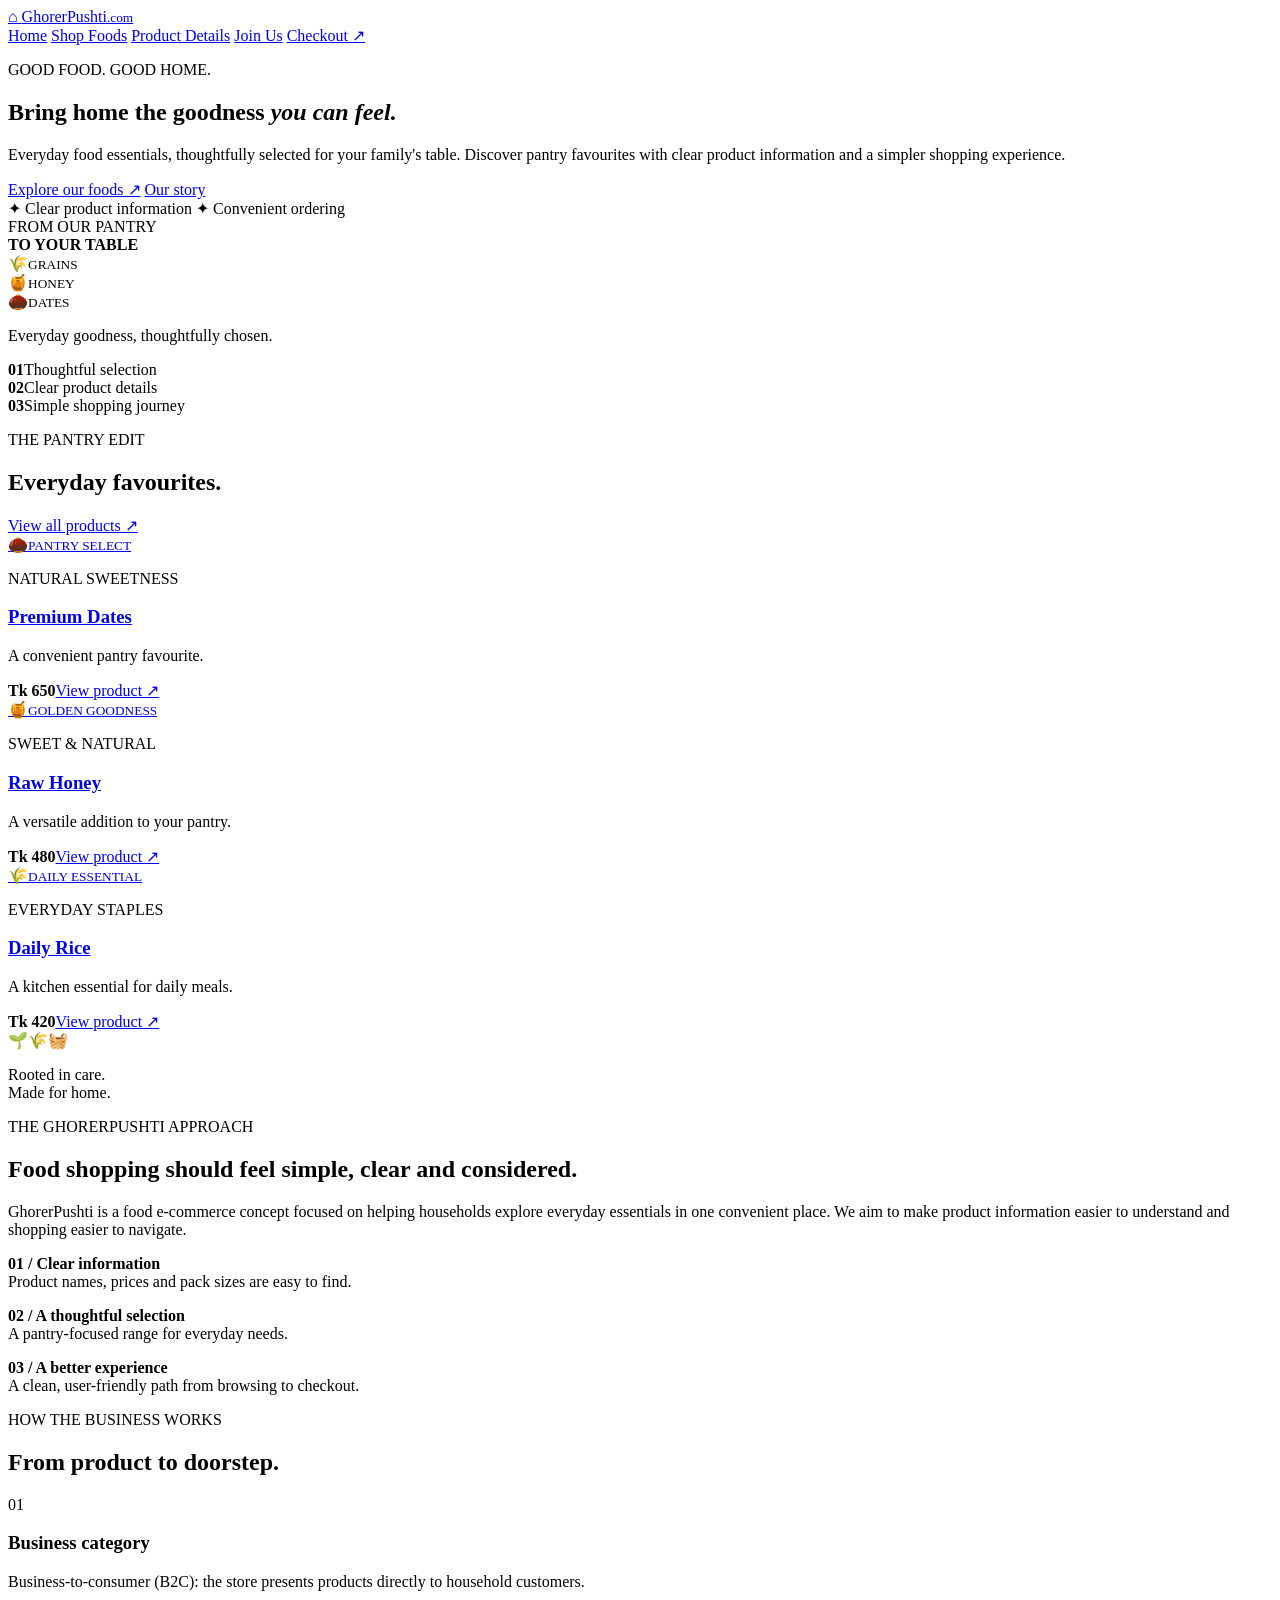
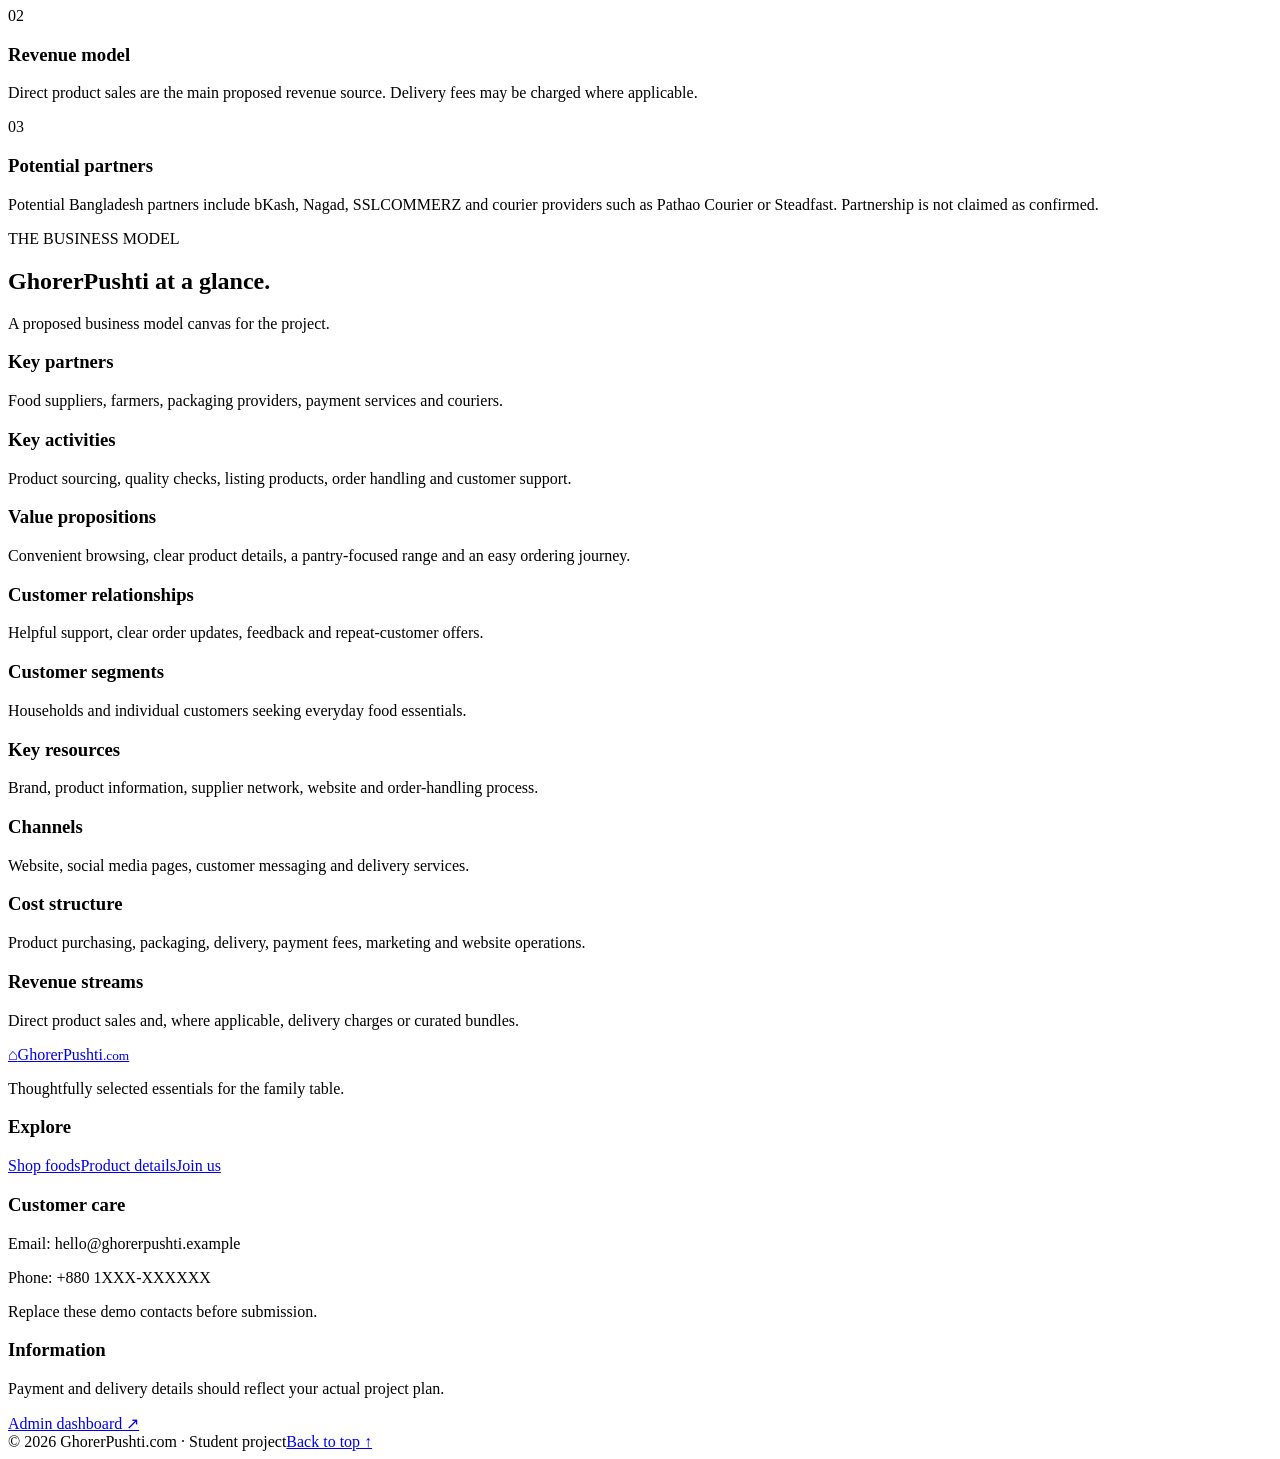
==== index.html @ 887978bf "first upload" ====
<!DOCTYPE html>
<html lang="en">
<head>
  <!-- Replace with your group name, member names and IDs -->
  <meta charset="UTF-8">
  <meta name="viewport" content="width=device-width, initial-scale=1.0">
  <meta name="description" content="GhorerPushti — thoughtfully selected food and pantry essentials for every home.">
  <title>Home | GhorerPushti</title>
  <link rel="stylesheet" href="css/style.css">
</head>
<body id="top">

<header class="site-header">
  <a class="brand" href="index.html">
    <span class="brand-icon" aria-hidden="true">⌂</span>
    <span>Ghorer<span class="brand-accent">Pushti</span><small>.com</small></span>
  </a>
  <nav class="main-nav" aria-label="Main navigation">
    <a class="active" aria-current="page" href="index.html">Home</a>
    <a href="catalog.html">Shop Foods</a>
    <a href="product-details.html">Product Details</a>
    <a href="register.html">Join Us</a>
    <a class="nav-cart" href="checkout.html">Checkout ↗</a>
  </nav>
</header>

<main>
  <section class="hero container">
    <div class="hero-copy">
      <p class="eyebrow">GOOD FOOD. GOOD HOME.</p>
      <h1>Bring home the goodness <em>you can feel.</em></h1>
      <p class="hero-text">
        Everyday food essentials, thoughtfully selected for your family's
        table. Discover pantry favourites with clear product information
        and a simpler shopping experience.
      </p>
      <div class="button-row">
        <a class="btn btn-primary" href="catalog.html">Explore our foods ↗</a>
        <a class="btn btn-outline" href="#our-story">Our story</a>
      </div>
      <div class="hero-trust">
        <span>✦ Clear product information</span>
        <span>✦ Convenient ordering</span>
      </div>
    </div>

    <div class="hero-art" role="img" aria-label="Illustration of natural food staples">
      <span class="art-sun"></span>
      <div class="art-label">FROM OUR PANTRY<br><strong>TO YOUR TABLE</strong></div>
      <div class="food-bowl bowl-one"><span>🌾</span><small>GRAINS</small></div>
      <div class="food-bowl bowl-two"><span>🍯</span><small>HONEY</small></div>
      <div class="food-bowl bowl-three"><span>🌰</span><small>DATES</small></div>
      <p class="art-caption">Everyday goodness, thoughtfully chosen.</p>
    </div>
  </section>

  <section class="trust-strip container">
    <div><strong>01</strong><span>Thoughtful selection</span></div>
    <div><strong>02</strong><span>Clear product details</span></div>
    <div><strong>03</strong><span>Simple shopping journey</span></div>
  </section>

  <section class="section container">
    <div class="section-heading">
      <div>
        <p class="eyebrow">THE PANTRY EDIT</p>
        <h2>Everyday favourites.</h2>
      </div>
      <a class="text-link" href="catalog.html">View all products ↗</a>
    </div>

    <div class="product-grid">
      <article class="product-card">
        <a href="product-details.html" class="product-art art-dates" aria-label="View Premium Dates">
          <span>🌰</span><small>PANTRY SELECT</small>
        </a>
        <div class="product-card-body">
          <p class="product-type">NATURAL SWEETNESS</p>
          <h3><a href="product-details.html">Premium Dates</a></h3>
          <p class="product-desc">A convenient pantry favourite.</p>
          <div class="product-bottom"><strong>Tk 650</strong><a href="product-details.html">View product ↗</a></div>
        </div>
      </article>

      <article class="product-card">
        <a href="catalog.html" class="product-art art-honey" aria-label="Browse honey">
          <span>🍯</span><small>GOLDEN GOODNESS</small>
        </a>
        <div class="product-card-body">
          <p class="product-type">SWEET & NATURAL</p>
          <h3><a href="catalog.html">Raw Honey</a></h3>
          <p class="product-desc">A versatile addition to your pantry.</p>
          <div class="product-bottom"><strong>Tk 480</strong><a href="catalog.html">View product ↗</a></div>
        </div>
      </article>

      <article class="product-card">
        <a href="catalog.html" class="product-art art-grain" aria-label="Browse rice">
          <span>🌾</span><small>DAILY ESSENTIAL</small>
        </a>
        <div class="product-card-body">
          <p class="product-type">EVERYDAY STAPLES</p>
          <h3><a href="catalog.html">Daily Rice</a></h3>
          <p class="product-desc">A kitchen essential for daily meals.</p>
          <div class="product-bottom"><strong>Tk 420</strong><a href="catalog.html">View product ↗</a></div>
        </div>
      </article>
    </div>
  </section>

  <section class="story-section" id="our-story">
    <div class="container story-layout">
      <div class="story-art" role="img" aria-label="Illustration representing rural farming and food">
        <span>🌱</span><span>🌾</span><span>🧺</span>
        <p>Rooted in care.<br>Made for home.</p>
      </div>
      <div class="story-copy">
        <p class="eyebrow">THE GHORERPUSHTI APPROACH</p>
        <h2>Food shopping should feel simple, clear and considered.</h2>
        <p>
          GhorerPushti is a food e-commerce concept focused on helping
          households explore everyday essentials in one convenient place.
          We aim to make product information easier to understand and
          shopping easier to navigate.
        </p>
        <div class="story-points">
          <p><strong>01 / Clear information</strong><br>Product names, prices and pack sizes are easy to find.</p>
          <p><strong>02 / A thoughtful selection</strong><br>A pantry-focused range for everyday needs.</p>
          <p><strong>03 / A better experience</strong><br>A clean, user-friendly path from browsing to checkout.</p>
        </div>
      </div>
    </div>
  </section>

  <section class="section container">
    <div class="section-heading">
      <div><p class="eyebrow">HOW THE BUSINESS WORKS</p><h2>From product to doorstep.</h2></div>
    </div>
    <div class="info-grid">
      <article class="info-card"><span>01</span><h3>Business category</h3><p>Business-to-consumer (B2C): the store presents products directly to household customers.</p></article>
      <article class="info-card"><span>02</span><h3>Revenue model</h3><p>Direct product sales are the main proposed revenue source. Delivery fees may be charged where applicable.</p></article>
      <article class="info-card"><span>03</span><h3>Potential partners</h3><p>Potential Bangladesh partners include bKash, Nagad, SSLCOMMERZ and courier providers such as Pathao Courier or Steadfast. Partnership is not claimed as confirmed.</p></article>
    </div>
  </section>

  <section class="canvas-section">
    <div class="container">
      <div class="section-heading">
        <div><p class="eyebrow">THE BUSINESS MODEL</p><h2>GhorerPushti at a glance.</h2></div>
        <p class="section-intro">A proposed business model canvas for the project.</p>
      </div>

      <div class="canvas-grid">
        <article class="canvas-card canvas-partners"><h3>Key partners</h3><p>Food suppliers, farmers, packaging providers, payment services and couriers.</p></article>
        <article class="canvas-card canvas-activities"><h3>Key activities</h3><p>Product sourcing, quality checks, listing products, order handling and customer support.</p></article>
        <article class="canvas-card canvas-value"><h3>Value propositions</h3><p>Convenient browsing, clear product details, a pantry-focused range and an easy ordering journey.</p></article>
        <article class="canvas-card canvas-relationships"><h3>Customer relationships</h3><p>Helpful support, clear order updates, feedback and repeat-customer offers.</p></article>
        <article class="canvas-card canvas-segments"><h3>Customer segments</h3><p>Households and individual customers seeking everyday food essentials.</p></article>
        <article class="canvas-card canvas-resources"><h3>Key resources</h3><p>Brand, product information, supplier network, website and order-handling process.</p></article>
        <article class="canvas-card canvas-channels"><h3>Channels</h3><p>Website, social media pages, customer messaging and delivery services.</p></article>
        <article class="canvas-card canvas-costs"><h3>Cost structure</h3><p>Product purchasing, packaging, delivery, payment fees, marketing and website operations.</p></article>
        <article class="canvas-card canvas-revenue"><h3>Revenue streams</h3><p>Direct product sales and, where applicable, delivery charges or curated bundles.</p></article>
      </div>
    </div>
  </section>
</main>

<footer class="site-footer">
  <div class="container footer-grid">
    <div><a class="brand footer-brand" href="index.html"><span class="brand-icon">⌂</span><span>Ghorer<span class="brand-accent">Pushti</span><small>.com</small></span></a><p>Thoughtfully selected essentials for the family table.</p></div>
    <div><h3>Explore</h3><a href="catalog.html">Shop foods</a><a href="product-details.html">Product details</a><a href="register.html">Join us</a></div>
    <div><h3>Customer care</h3><p>Email: hello@ghorerpushti.example</p><p>Phone: +880 1XXX-XXXXXX</p><p>Replace these demo contacts before submission.</p></div>
    <div><h3>Information</h3><p>Payment and delivery details should reflect your actual project plan.</p><a href="admin.html">Admin dashboard ↗</a></div>
  </div>
  <div class="container footer-bottom"><span>© 2026 GhorerPushti.com · Student project</span><a href="#top">Back to top ↑</a></div>
</footer>

</body>
</html>
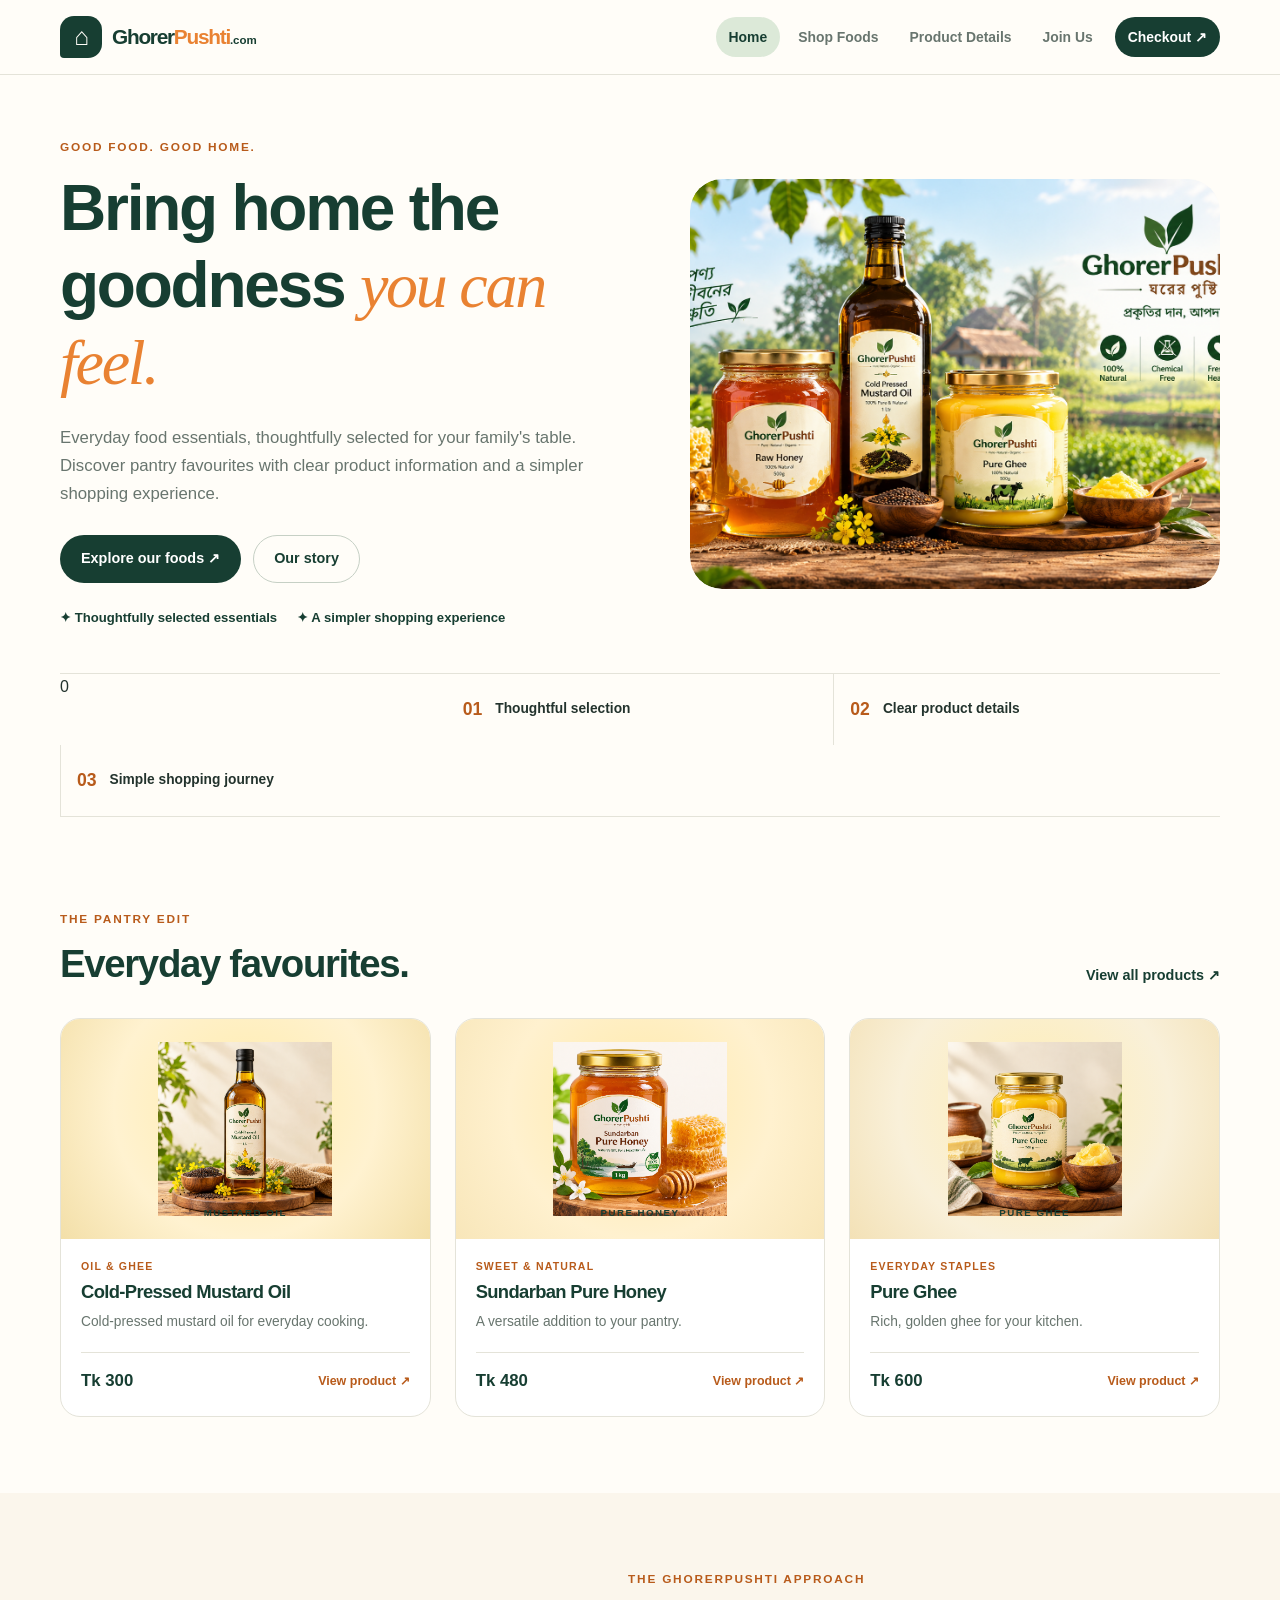
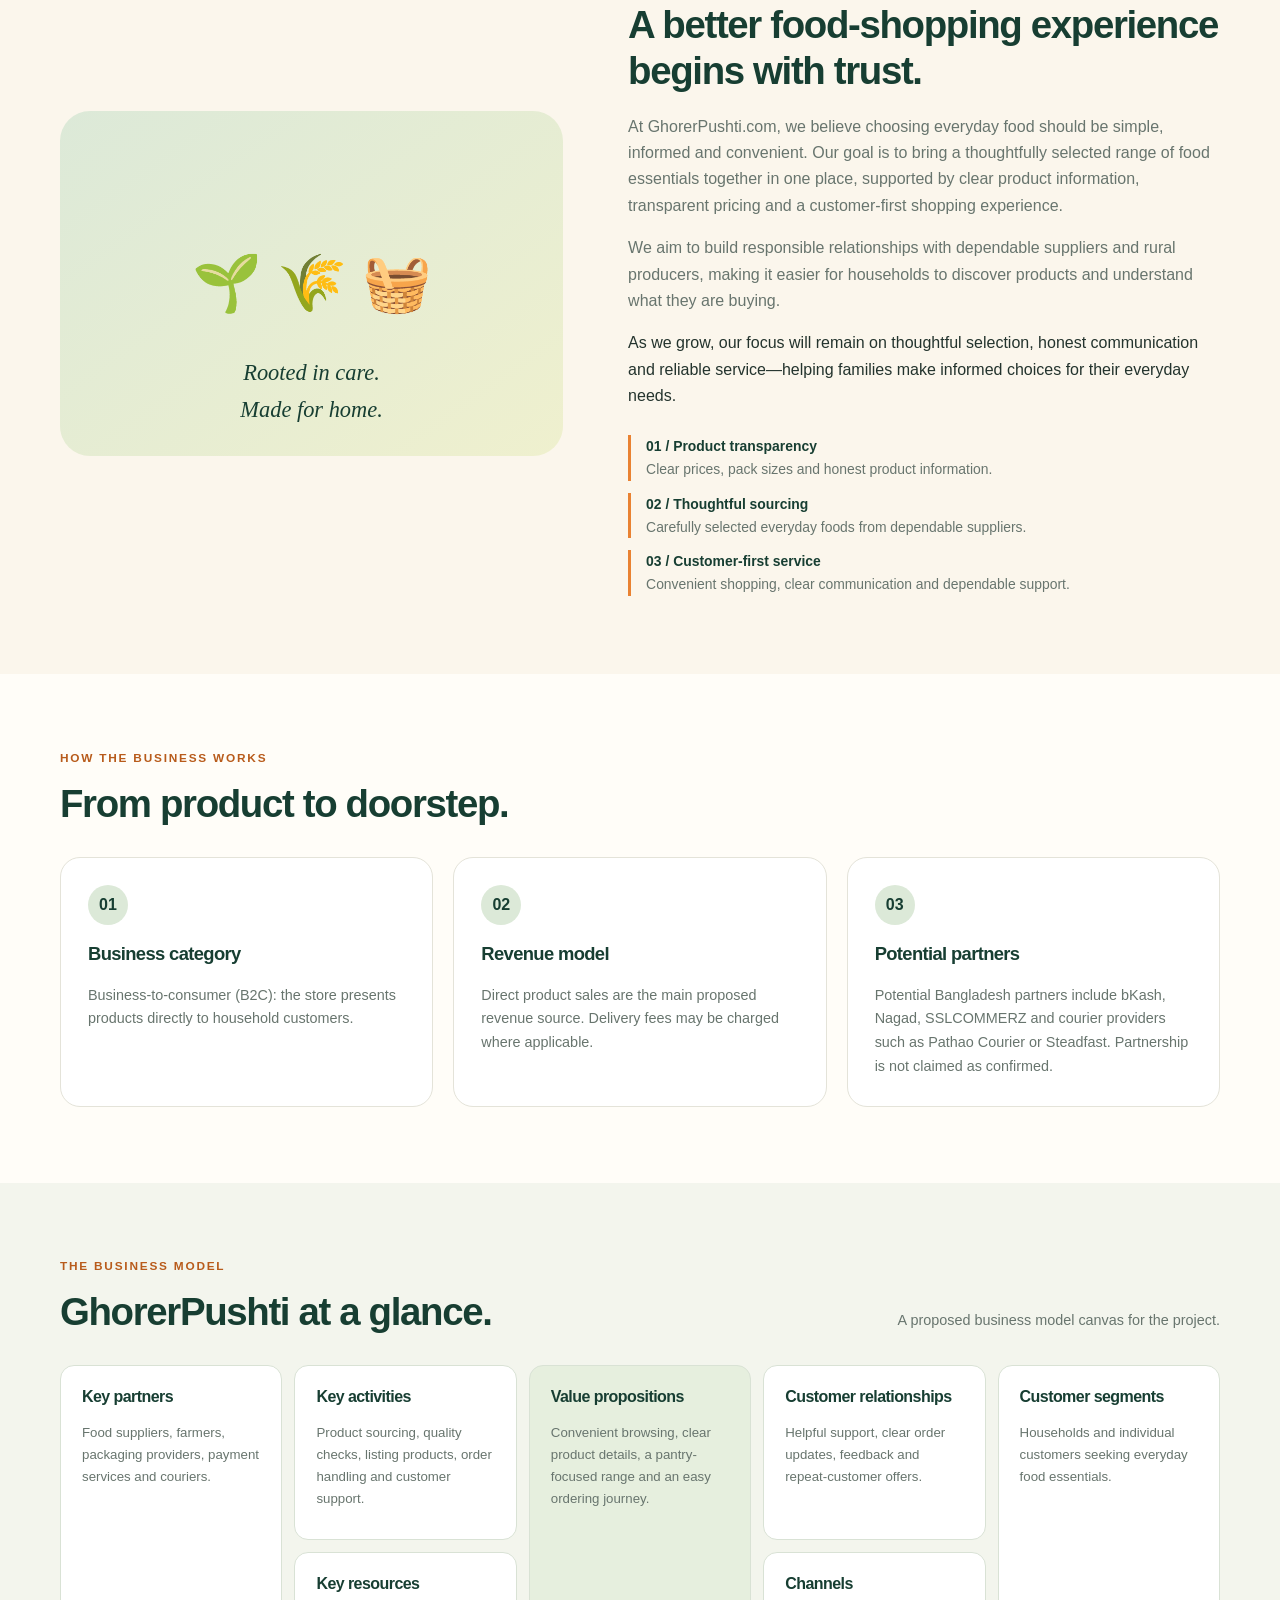
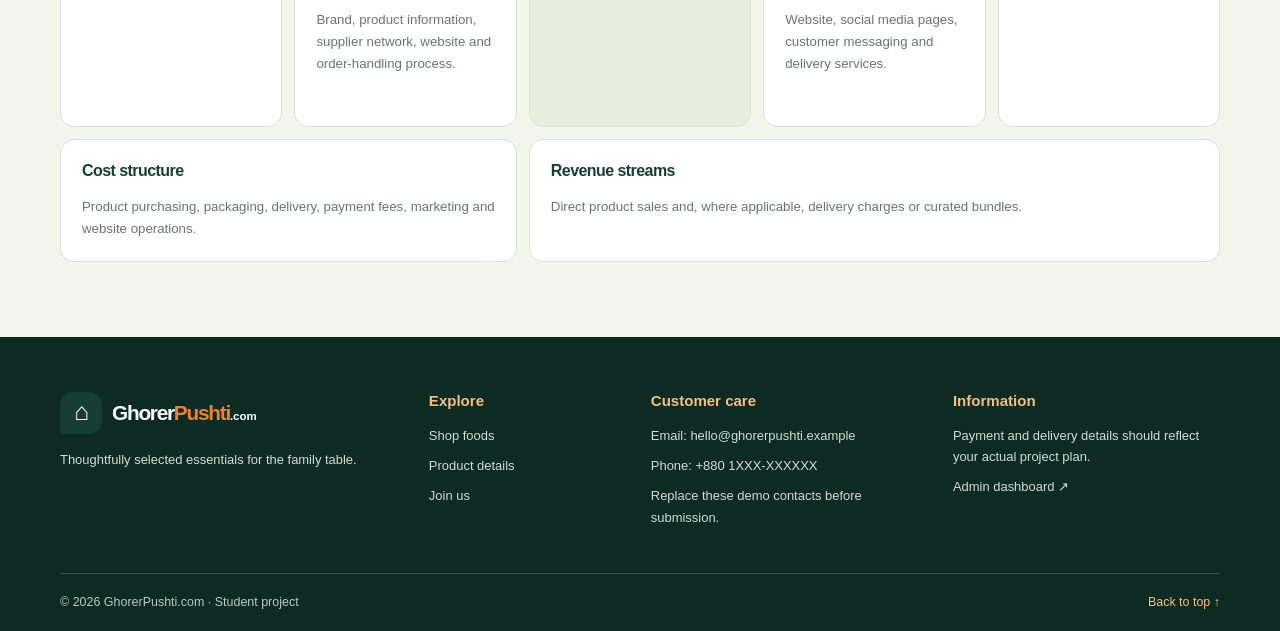
==== commit 6199f252: "Add files via upload" ====
--- a/index.html
+++ b/index.html
@@ -39,22 +39,19 @@
         <a class="btn btn-outline" href="#our-story">Our story</a>
       </div>
       <div class="hero-trust">
-        <span>✦ Clear product information</span>
-        <span>✦ Convenient ordering</span>
-      </div>
-    </div>
-
-    <div class="hero-art" role="img" aria-label="Illustration of natural food staples">
-      <span class="art-sun"></span>
-      <div class="art-label">FROM OUR PANTRY<br><strong>TO YOUR TABLE</strong></div>
-      <div class="food-bowl bowl-one"><span>🌾</span><small>GRAINS</small></div>
-      <div class="food-bowl bowl-two"><span>🍯</span><small>HONEY</small></div>
-      <div class="food-bowl bowl-three"><span>🌰</span><small>DATES</small></div>
-      <p class="art-caption">Everyday goodness, thoughtfully chosen.</p>
-    </div>
-  </section>
-
-  <section class="trust-strip container">
+        <span>✦ Thoughtfully selected essentials</span>
+        <span>✦ A simpler shopping experience</span>
+      </div>
+    </div>
+
+    
+<div class="hero-art hero-image">
+  <img src="images/farm-collection.png" alt="GhorerPushti food collection">
+</div>
+
+  </section>
+
+  <section class="trust-strip container">0
     <div><strong>01</strong><span>Thoughtful selection</span></div>
     <div><strong>02</strong><span>Clear product details</span></div>
     <div><strong>03</strong><span>Simple shopping journey</span></div>
@@ -71,38 +68,47 @@
 
     <div class="product-grid">
       <article class="product-card">
-        <a href="product-details.html" class="product-art art-dates" aria-label="View Premium Dates">
-          <span>🌰</span><small>PANTRY SELECT</small>
-        </a>
+        <a href="product-details.html" class="product-art art-oil" aria-label="View Mustard Oil">
+  <img src="images/mustard-oil.png" alt="GhorerPushti Mustard Oil">
+  <small>MUSTARD OIL</small>
+</a>
         <div class="product-card-body">
-          <p class="product-type">NATURAL SWEETNESS</p>
-          <h3><a href="product-details.html">Premium Dates</a></h3>
-          <p class="product-desc">A convenient pantry favourite.</p>
-          <div class="product-bottom"><strong>Tk 650</strong><a href="product-details.html">View product ↗</a></div>
+          <p class="product-type">OIL &amp; GHEE</p>
+          <h3><a href="product-details.html">Cold-Pressed Mustard Oil</a></h3>
+          <p class="product-desc">Cold-pressed mustard oil for everyday cooking.</p>
+          <div class="product-bottom"><strong>Tk 300</strong><a href="product-details.html">View product ↗</a></div>
         </div>
       </article>
 
       <article class="product-card">
-        <a href="catalog.html" class="product-art art-honey" aria-label="Browse honey">
-          <span>🍯</span><small>GOLDEN GOODNESS</small>
-        </a>
+        <a href="product-details.html"
+   class="product-art art-honey"
+   aria-label="View Sundarban Pure Honey">
+  <img src="images/sundarban-honey.png"
+       alt="GhorerPushti Sundarban Pure Honey">
+  <small>PURE HONEY</small>
+</a>
         <div class="product-card-body">
           <p class="product-type">SWEET & NATURAL</p>
-          <h3><a href="catalog.html">Raw Honey</a></h3>
+          <h3><a href="product-details.html">Sundarban Pure Honey</a></h3>
           <p class="product-desc">A versatile addition to your pantry.</p>
           <div class="product-bottom"><strong>Tk 480</strong><a href="catalog.html">View product ↗</a></div>
         </div>
       </article>
 
       <article class="product-card">
-        <a href="catalog.html" class="product-art art-grain" aria-label="Browse rice">
-          <span>🌾</span><small>DAILY ESSENTIAL</small>
-        </a>
+        <a href="product-details.html"
+   class="product-art art-ghee"
+   aria-label="View Pure Ghee">
+  <img src="images/pure-ghee.png"
+       alt="GhorerPushti Pure Ghee">
+  <small>PURE GHEE</small>
+</a>
         <div class="product-card-body">
           <p class="product-type">EVERYDAY STAPLES</p>
-          <h3><a href="catalog.html">Daily Rice</a></h3>
-          <p class="product-desc">A kitchen essential for daily meals.</p>
-          <div class="product-bottom"><strong>Tk 420</strong><a href="catalog.html">View product ↗</a></div>
+          <h3><a href="catalog.html">Pure Ghee</a></h3>
+          <p class="product-desc">Rich, golden ghee for your kitchen.</p>
+          <div class="product-bottom"><strong>Tk 600</strong><a href="catalog.html">View product ↗</a></div>
         </div>
       </article>
     </div>
@@ -116,18 +122,42 @@
       </div>
       <div class="story-copy">
         <p class="eyebrow">THE GHORERPUSHTI APPROACH</p>
-        <h2>Food shopping should feel simple, clear and considered.</h2>
-        <p>
-          GhorerPushti is a food e-commerce concept focused on helping
-          households explore everyday essentials in one convenient place.
-          We aim to make product information easier to understand and
-          shopping easier to navigate.
+        <h2>A better food-shopping experience begins with trust.</h2>
+      <p>
+          At GhorerPushti.com, we believe choosing everyday food should
+          be simple, informed and convenient. Our goal is to bring a
+          thoughtfully selected range of food essentials together in
+          one place, supported by clear product information,
+          transparent pricing and a customer-first shopping experience.
         </p>
-        <div class="story-points">
-          <p><strong>01 / Clear information</strong><br>Product names, prices and pack sizes are easy to find.</p>
-          <p><strong>02 / A thoughtful selection</strong><br>A pantry-focused range for everyday needs.</p>
-          <p><strong>03 / A better experience</strong><br>A clean, user-friendly path from browsing to checkout.</p>
-        </div>
+        
+      <p>
+        We aim to build responsible relationships with dependable
+        suppliers and rural producers, making it easier for households
+        to discover products and understand what they are buying.
+      
+      </p>
+        As we grow, our focus will remain on thoughtful selection,
+        honest communication and reliable service—helping families
+        make informed choices for their everyday needs.
+     </p>
+
+<div class="story-points">
+  <p>
+    <strong>01 / Product transparency</strong><br>
+    Clear prices, pack sizes and honest product information.
+  </p>
+
+  <p>
+    <strong>02 / Thoughtful sourcing</strong><br>
+    Carefully selected everyday foods from dependable suppliers.
+  </p>
+
+  <p>
+    <strong>03 / Customer-first service</strong><br>
+    Convenient shopping, clear communication and dependable support.
+  </p>
+</div>
       </div>
     </div>
   </section>
--- a/css/style.css
+++ b/css/style.css
@@ -0,0 +1,1752 @@
+/* ==================================================
+   GHORERPUSHTI — MAIN STOREFRONT STYLES
+   Original palette: evergreen, warm cream and orange
+   ================================================== */
+
+/* 1. Design tokens */
+:root {
+  --forest: #173e32;
+  --forest-dark: #0e2b23;
+  --leaf: #dce9d8;
+  --cream: #fbf6ec;
+  --paper: #fffdf8;
+  --orange: #e98232;
+  --orange-dark: #b85b1b;
+  --ink: #23332d;
+  --muted: #68756e;
+  --line: #e4e3d9;
+  --white: #ffffff;
+  --success: #246b45;
+  --warning: #9b5a12;
+  --danger: #a33c35;
+  --shadow: 0 14px 38px rgba(23, 62, 50, 0.08);
+  --radius: 20px;
+  --radius-small: 12px;
+  --content-width: 1160px;
+}
+
+/* 2. Reset and base */
+* {
+  box-sizing: border-box;
+}
+
+html {
+  scroll-behavior: smooth;
+}
+
+body {
+  margin: 0;
+  color: var(--ink);
+  background: var(--paper);
+  font-family: Arial, Helvetica, sans-serif;
+  font-size: 16px;
+  line-height: 1.65;
+}
+
+img,
+svg {
+  max-width: 100%;
+}
+
+a {
+  color: inherit;
+  text-decoration: none;
+}
+
+a:hover {
+  color: var(--orange-dark);
+}
+
+button,
+input,
+select,
+textarea {
+  font: inherit;
+}
+
+button,
+.btn {
+  cursor: pointer;
+}
+
+button:focus-visible,
+a:focus-visible,
+input:focus-visible,
+select:focus-visible,
+textarea:focus-visible {
+  outline: 3px solid var(--orange);
+  outline-offset: 3px;
+}
+
+h1,
+h2,
+h3,
+p {
+  margin-top: 0;
+}
+
+h1,
+h2,
+h3 {
+  line-height: 1.2;
+  letter-spacing: -0.035em;
+}
+
+h1 {
+  font-size: clamp(2.5rem, 5vw, 4.7rem);
+}
+
+h2 {
+  font-size: clamp(1.9rem, 3vw, 2.7rem);
+}
+
+h3 {
+  font-size: 1.15rem;
+}
+
+.container {
+  width: min(var(--content-width), calc(100% - 40px));
+  margin-inline: auto;
+}
+
+.section {
+  padding-block: 76px;
+}
+
+.eyebrow {
+  margin-bottom: 13px;
+  color: var(--orange-dark);
+  font-size: 0.74rem;
+  font-weight: 800;
+  letter-spacing: 0.15em;
+  line-height: 1.5;
+}
+
+.small-note {
+  margin-top: 18px;
+  color: var(--muted);
+  font-size: 0.83rem;
+}
+
+/* 3. Shared header and navigation */
+.site-header {
+  position: relative;
+  z-index: 5;
+  display: flex;
+  align-items: center;
+  justify-content: space-between;
+  gap: 28px;
+  padding: 16px max(20px, calc((100% - var(--content-width)) / 2));
+  background: var(--paper);
+  border-bottom: 1px solid var(--line);
+}
+
+.brand {
+  display: inline-flex;
+  align-items: center;
+  gap: 10px;
+  flex-shrink: 0;
+  color: var(--forest);
+  font-size: 1.3rem;
+  font-weight: 800;
+  line-height: 1.05;
+  letter-spacing: -0.06em;
+}
+
+.brand:hover {
+  color: var(--forest);
+}
+
+.brand-icon {
+  display: grid;
+  width: 42px;
+  height: 42px;
+  place-items: center;
+  color: var(--paper);
+  background: var(--forest);
+  border-radius: 14px 14px 14px 4px;
+  font-size: 1.55rem;
+  line-height: 1;
+}
+
+.brand-accent {
+  color: var(--orange);
+}
+
+.brand small {
+  font-size: 0.72rem;
+  font-weight: 600;
+  letter-spacing: 0;
+}
+
+.main-nav {
+  display: flex;
+  align-items: center;
+  justify-content: flex-end;
+  gap: 5px;
+  flex-wrap: wrap;
+}
+
+.main-nav a {
+  padding: 9px 13px;
+  border-radius: 30px;
+  color: var(--muted);
+  font-size: 0.87rem;
+  font-weight: 700;
+  transition: background 0.2s, color 0.2s;
+}
+
+.main-nav a:hover,
+.main-nav a.active {
+  color: var(--forest);
+  background: var(--leaf);
+}
+
+.main-nav a.nav-cart {
+  color: var(--white);
+  background: var(--forest);
+  margin-left: 4px;
+}
+
+.main-nav a.nav-cart:hover {
+  color: var(--white);
+  background: var(--orange-dark);
+}
+
+/* 4. Buttons and links */
+.button-row,
+.form-actions {
+  display: flex;
+  align-items: center;
+  gap: 12px;
+  flex-wrap: wrap;
+}
+
+.btn {
+  display: inline-flex;
+  min-height: 46px;
+  align-items: center;
+  justify-content: center;
+  gap: 8px;
+  padding: 11px 20px;
+  border: 1px solid transparent;
+  border-radius: 30px;
+  font-size: 0.9rem;
+  font-weight: 800;
+  transition: transform 0.2s, background 0.2s;
+}
+
+.btn:hover {
+  transform: translateY(-2px);
+}
+
+.btn-primary {
+  color: var(--white);
+  background: var(--forest);
+}
+
+.btn-primary:hover {
+  color: var(--white);
+  background: var(--orange-dark);
+}
+
+.btn-outline {
+  color: var(--forest);
+  border-color: #c6d0c5;
+  background: transparent;
+}
+
+.btn-outline:hover {
+  color: var(--forest);
+  background: var(--leaf);
+}
+
+.text-link {
+  color: var(--forest);
+  font-size: 0.9rem;
+  font-weight: 800;
+}
+
+.text-link:hover {
+  color: var(--orange-dark);
+}
+
+/* 5. Homepage hero */
+.hero {
+  display: grid;
+  grid-template-columns: 1fr 0.92fr;
+  align-items: center;
+  gap: 54px;
+  padding-block: 64px 44px;
+}
+
+.hero-copy h1 {
+  max-width: 680px;
+  margin-bottom: 22px;
+  color: var(--forest);
+}
+
+.hero-copy h1 em {
+  color: var(--orange);
+  font-family: Georgia, "Times New Roman", serif;
+  font-weight: 500;
+}
+
+.hero-text {
+  max-width: 590px;
+  margin-bottom: 28px;
+  color: var(--muted);
+  font-size: 1.05rem;
+}
+
+.hero-trust {
+  display: flex;
+  gap: 20px;
+  flex-wrap: wrap;
+  margin-top: 24px;
+  color: var(--forest);
+  font-size: 0.82rem;
+  font-weight: 700;
+}
+
+.hero-art {
+  position: relative;
+  display: flex;
+  min-height: 410px;
+  align-items: center;
+  justify-content: center;
+  overflow: hidden;
+  isolation: isolate;
+  border: 1px solid #f0ddc2;
+  border-radius: 32px;
+  background:
+    radial-gradient(circle at 80% 14%, #ffe6b4 0 9%, transparent 10%),
+    linear-gradient(140deg, #fff0ce 0%, #f8d08a 54%, #e9a353 100%);
+}
+
+.art-sun {
+  position: absolute;
+  top: 32px;
+  right: 36px;
+  width: 95px;
+  height: 95px;
+  border-radius: 50%;
+  background: rgba(255, 255, 255, 0.44);
+}
+
+.art-label {
+  position: absolute;
+  top: 30px;
+  left: 30px;
+  z-index: 2;
+  color: var(--forest);
+  font-size: 0.75rem;
+  letter-spacing: 0.12em;
+}
+
+.art-label strong {
+  font-family: Georgia, serif;
+  font-size: 1.25rem;
+  letter-spacing: 0;
+}
+
+.food-bowl {
+  position: absolute;
+  display: flex;
+  width: 125px;
+  height: 145px;
+  flex-direction: column;
+  align-items: center;
+  justify-content: center;
+  gap: 7px;
+  border: 1px solid rgba(23, 62, 50, 0.1);
+  border-radius: 24px 24px 40px 40px;
+  box-shadow: 0 18px 30px rgba(86, 55, 15, 0.12);
+  background: rgba(255, 253, 248, 0.9);
+}
+
+.food-bowl span {
+  font-size: 3.2rem;
+}
+
+.food-bowl small {
+  color: var(--forest);
+  font-size: 0.64rem;
+  font-weight: 800;
+  letter-spacing: 0.1em;
+}
+
+.bowl-one {
+  top: 135px;
+  left: 11%;
+  transform: rotate(-9deg);
+}
+
+.bowl-two {
+  top: 110px;
+  right: 12%;
+  transform: rotate(8deg);
+}
+
+.bowl-three {
+  bottom: 42px;
+  left: 36%;
+  transform: rotate(-2deg);
+}
+
+.art-caption {
+  position: absolute;
+  right: 20px;
+  bottom: 12px;
+  left: 20px;
+  margin: 0;
+  color: #68451f;
+  font-family: Georgia, serif;
+  font-size: 0.96rem;
+  font-style: italic;
+  text-align: center;
+}
+
+/* 6. Trust strip and section headings */
+.trust-strip {
+  display: grid;
+  grid-template-columns: repeat(3, 1fr);
+  margin-bottom: 18px;
+  border-block: 1px solid var(--line);
+}
+
+.trust-strip > div {
+  display: flex;
+  align-items: center;
+  gap: 13px;
+  padding: 21px 16px;
+}
+
+.trust-strip > div + div {
+  border-left: 1px solid var(--line);
+}
+
+.trust-strip strong {
+  color: var(--orange-dark);
+  font-size: 1.1rem;
+}
+
+.trust-strip span {
+  font-size: 0.86rem;
+  font-weight: 700;
+}
+
+.section-heading {
+  display: flex;
+  align-items: flex-end;
+  justify-content: space-between;
+  gap: 25px;
+  margin-bottom: 30px;
+}
+
+.section-heading h2 {
+  margin-bottom: 0;
+  color: var(--forest);
+}
+
+.section-intro {
+  max-width: 390px;
+  margin-bottom: 2px;
+  color: var(--muted);
+  font-size: 0.9rem;
+}
+
+/* 7. Product cards */
+.product-grid {
+  display: grid;
+  grid-template-columns: repeat(3, minmax(0, 1fr));
+  gap: 24px;
+}
+
+.product-card {
+  overflow: hidden;
+  border: 1px solid var(--line);
+  border-radius: var(--radius);
+  background: var(--white);
+  transition: transform 0.25s, box-shadow 0.25s;
+}
+
+.product-card:hover {
+  transform: translateY(-5px);
+  box-shadow: var(--shadow);
+}
+
+.product-art,
+.gallery-art {
+  position: relative;
+  display: flex;
+  min-height: 220px;
+  align-items: center;
+  justify-content: center;
+  overflow: hidden;
+  color: var(--forest);
+}
+
+.product-art span,
+.gallery-art span {
+  position: relative;
+  z-index: 1;
+  font-size: 5rem;
+  filter: drop-shadow(0 8px 5px rgba(23, 62, 50, 0.08));
+  transition: transform 0.2s;
+}
+
+.product-card:hover .product-art span,
+.gallery-art:hover span {
+  transform: scale(1.07) rotate(-4deg);
+}
+
+.product-art small {
+  position: absolute;
+  bottom: 17px;
+  color: var(--forest);
+  font-size: 0.61rem;
+  font-weight: 800;
+  letter-spacing: 0.15em;
+}
+
+.art-dates {
+  background: radial-gradient(circle at 50% 45%, #f8dfb0, #fbebd1 60%, #f7f0e2);
+}
+
+.art-honey {
+  background: radial-gradient(circle at 50% 40%, #ffe9a7, #fff1cf 58%, #f8e6b9);
+}
+
+.art-grain {
+  background: radial-gradient(circle at 50% 40%, #dce9c9, #eef1d8 55%, #e6e9cc);
+}
+
+.art-spice {
+  background: radial-gradient(circle at 50% 40%, #f8d8a8, #f8ead4 58%, #f3e1c4);
+}
+
+.art-oil {
+  background: radial-gradient(circle at 50% 40%, #ffebaa, #fff2d0 58%, #f3dfa8);
+}
+
+.art-ghee {
+  background: radial-gradient(circle at 50% 40%, #ffedb1, #f9f0d9 60%, #f3e1b6);
+}
+
+.art-lentil {
+  background: radial-gradient(circle at 50% 40%, #f7d5aa, #f9e8d0 58%, #efdbc0);
+}
+
+.art-nuts {
+  background: radial-gradient(circle at 50% 40%, #e8d5b5, #f1e4ce 60%, #e9d8bd);
+}
+
+.product-card-body {
+  padding: 19px 20px 21px;
+}
+
+.product-type {
+  margin-bottom: 6px;
+  color: var(--orange-dark);
+  font-size: 0.66rem;
+  font-weight: 800;
+  letter-spacing: 0.11em;
+}
+
+.product-card h3 {
+  margin-bottom: 8px;
+  color: var(--forest);
+}
+
+.product-desc {
+  min-height: 26px;
+  margin-bottom: 15px;
+  color: var(--muted);
+  font-size: 0.86rem;
+}
+
+.product-bottom {
+  display: flex;
+  align-items: center;
+  justify-content: space-between;
+  gap: 10px;
+  padding-top: 14px;
+  border-top: 1px solid var(--line);
+}
+
+.product-bottom strong {
+  color: var(--forest);
+  font-size: 1.05rem;
+}
+
+.product-bottom a {
+  color: var(--orange-dark);
+  font-size: 0.78rem;
+  font-weight: 800;
+}
+
+/* 8. Brand story and info cards */
+.story-section {
+  padding-block: 78px;
+  background: var(--cream);
+}
+
+.story-layout {
+  display: grid;
+  grid-template-columns: 0.85fr 1fr;
+  align-items: center;
+  gap: 65px;
+}
+
+.story-art {
+  position: relative;
+  display: flex;
+  min-height: 345px;
+  align-items: center;
+  justify-content: center;
+  gap: 15px;
+  overflow: hidden;
+  border-radius: 30px;
+  background: linear-gradient(145deg, #dce9d8, #eff0ce);
+}
+
+.story-art span {
+  font-size: 3.5rem;
+}
+
+.story-art p {
+  position: absolute;
+  right: 20px;
+  bottom: 5px;
+  left: 20px;
+  color: var(--forest);
+  font-family: Georgia, serif;
+  font-size: 1.4rem;
+  font-style: italic;
+  text-align: center;
+}
+
+.story-copy h2 {
+  margin-bottom: 20px;
+  color: var(--forest);
+}
+
+.story-copy > p:not(.eyebrow) {
+  color: var(--muted);
+}
+
+.story-points {
+  display: grid;
+  gap: 12px;
+  margin-top: 25px;
+}
+
+.story-points p {
+  margin: 0;
+  padding-left: 15px;
+  border-left: 3px solid var(--orange);
+  color: var(--muted);
+  font-size: 0.87rem;
+}
+
+.story-points strong {
+  color: var(--forest);
+}
+
+.info-grid {
+  display: grid;
+  grid-template-columns: repeat(3, minmax(0, 1fr));
+  gap: 20px;
+}
+
+.info-card {
+  padding: 27px;
+  border: 1px solid var(--line);
+  border-radius: var(--radius);
+  background: var(--white);
+}
+
+.info-card > span {
+  display: inline-grid;
+  width: 40px;
+  height: 40px;
+  place-items: center;
+  margin-bottom: 18px;
+  border-radius: 50%;
+  color: var(--forest);
+  background: var(--leaf);
+  font-weight: 800;
+}
+
+.info-card h3 {
+  color: var(--forest);
+}
+
+.info-card p {
+  margin-bottom: 0;
+  color: var(--muted);
+  font-size: 0.9rem;
+}
+
+/* 9. Business Model Canvas */
+.canvas-section {
+  padding-block: 75px;
+  background: #f3f5ed;
+}
+
+.canvas-grid {
+  display: grid;
+  grid-template-columns: repeat(5, minmax(0, 1fr));
+  grid-template-rows: repeat(2, minmax(175px, auto));
+  gap: 12px;
+}
+
+.canvas-card {
+  padding: 21px;
+  border: 1px solid #d9e2d5;
+  border-radius: 14px;
+  background: var(--white);
+}
+
+.canvas-card h3 {
+  color: var(--forest);
+  font-size: 1rem;
+}
+
+.canvas-card p {
+  margin: 0;
+  color: var(--muted);
+  font-size: 0.83rem;
+}
+
+.canvas-partners { grid-column: 1; grid-row: 1 / span 2; }
+.canvas-activities { grid-column: 2; grid-row: 1; }
+.canvas-resources { grid-column: 2; grid-row: 2; }
+.canvas-value {
+  grid-column: 3;
+  grid-row: 1 / span 2;
+  background: #e6efde;
+}
+.canvas-relationships { grid-column: 4; grid-row: 1; }
+.canvas-channels { grid-column: 4; grid-row: 2; }
+.canvas-segments { grid-column: 5; grid-row: 1 / span 2; }
+.canvas-costs { grid-column: 1 / span 2; grid-row: 3; }
+.canvas-revenue { grid-column: 3 / span 3; grid-row: 3; }
+
+/* 10. Inner page banners */
+.page-banner {
+  padding-block: 54px 38px;
+  background:
+    radial-gradient(circle at 90% 20%, rgba(233, 130, 50, 0.12), transparent 24%),
+    var(--cream);
+  border-bottom: 1px solid var(--line);
+}
+
+.page-banner h1 {
+  max-width: 820px;
+  margin-bottom: 14px;
+  color: var(--forest);
+  font-size: clamp(2.2rem, 4.5vw, 3.5rem);
+}
+
+.page-banner p:not(.eyebrow) {
+  max-width: 690px;
+  color: var(--muted);
+}
+
+.page-banner-small {
+  padding-block: 40px 28px;
+}
+
+.page-banner-small h1 {
+  font-size: clamp(2rem, 4vw, 3rem);
+}
+
+.breadcrumb {
+  display: flex;
+  align-items: center;
+  gap: 10px;
+  margin-top: 22px;
+  color: var(--muted);
+  font-size: 0.83rem;
+}
+
+.breadcrumb span {
+  color: var(--orange-dark);
+}
+
+.breadcrumb strong {
+  color: var(--forest);
+}
+
+/* 11. Catalogue table */
+.table-wrap {
+  width: 100%;
+  overflow-x: auto;
+  border: 1px solid var(--line);
+  border-radius: 16px;
+  background: var(--white);
+}
+
+.product-table,
+.admin-table {
+  width: 100%;
+  border-collapse: collapse;
+  white-space: nowrap;
+}
+
+.product-table caption {
+  padding: 17px 20px;
+  color: var(--muted);
+  font-size: 0.82rem;
+  text-align: left;
+}
+
+.product-table thead,
+.admin-table thead {
+  color: var(--forest);
+  background: #edf2e8;
+}
+
+.product-table th,
+.product-table td,
+.admin-table th,
+.admin-table td {
+  padding: 15px 17px;
+  border-bottom: 1px solid var(--line);
+  text-align: left;
+  font-size: 0.86rem;
+}
+
+.product-table tbody tr:nth-child(even),
+.admin-table tbody tr:nth-child(even) {
+  background: #fdfbf6;
+}
+
+.product-table tbody tr:last-child td,
+.product-table tbody tr:last-child th,
+.admin-table tbody tr:last-child td,
+.admin-table tbody tr:last-child th {
+  border-bottom: 0;
+}
+
+.product-table a {
+  color: var(--orange-dark);
+  font-weight: 800;
+}
+
+.stock {
+  display: inline-block;
+  padding: 4px 10px;
+  border-radius: 20px;
+  font-size: 0.72rem;
+  font-weight: 800;
+}
+
+.stock-in {
+  color: #20613b;
+  background: #e0f1e3;
+}
+
+.stock-low {
+  color: #8f5713;
+  background: #fff0d4;
+}
+
+.stock-out {
+  color: #9c3737;
+  background: #f8e2df;
+}
+
+.result-count {
+  padding: 8px 13px;
+  border: 1px solid var(--line);
+  border-radius: 24px;
+  color: var(--muted);
+  background: var(--white);
+  font-size: 0.82rem;
+  font-weight: 700;
+}
+
+/* 12. Gallery grid */
+.gallery-section {
+  padding-block: 65px 80px;
+  background: var(--cream);
+}
+
+.gallery-grid {
+  display: grid;
+  grid-template-columns: repeat(4, minmax(0, 1fr));
+  gap: 22px;
+}
+
+.gallery-grid figure {
+  overflow: hidden;
+  margin: 0;
+  border: 1px solid var(--line);
+  border-radius: 17px;
+  background: var(--white);
+}
+
+.gallery-art {
+  min-height: 190px;
+}
+
+.gallery-grid figcaption {
+  display: flex;
+  justify-content: space-between;
+  gap: 8px;
+  padding: 14px;
+  font-size: 0.83rem;
+}
+
+.gallery-grid figcaption strong {
+  color: var(--forest);
+}
+
+.gallery-grid figcaption span {
+  flex-shrink: 0;
+  color: var(--orange-dark);
+  font-weight: 800;
+}
+
+.catalog-cta {
+  display: flex;
+  align-items: center;
+  justify-content: space-between;
+  gap: 20px;
+  padding-block: 48px;
+}
+
+.catalog-cta h2 {
+  margin-bottom: 0;
+  color: var(--forest);
+  font-size: 1.6rem;
+}
+
+/* 13. Product details */
+.detail-layout {
+  display: grid;
+  grid-template-columns: 1fr 0.95fr;
+  align-items: start;
+  gap: 55px;
+}
+
+.detail-main-art {
+  display: flex;
+  min-height: 360px;
+  flex-direction: column;
+  align-items: center;
+  justify-content: center;
+  gap: 14px;
+  border-radius: 24px;
+}
+
+.detail-main-art span {
+  font-size: 7rem;
+}
+
+.detail-main-art small {
+  color: var(--forest);
+  font-size: 0.68rem;
+  font-weight: 800;
+  letter-spacing: 0.15em;
+}
+
+.detail-thumb-row {
+  display: grid;
+  grid-template-columns: repeat(4, minmax(0, 1fr));
+  gap: 12px;
+  margin-top: 12px;
+}
+
+.detail-thumb {
+  display: grid;
+  min-height: 90px;
+  place-items: center;
+  border: 1px solid var(--line);
+  border-radius: 13px;
+}
+
+.detail-thumb span {
+  font-size: 2.2rem;
+}
+
+.sku-line {
+  display: flex;
+  align-items: center;
+  gap: 12px;
+  flex-wrap: wrap;
+  color: var(--muted);
+  font-size: 0.84rem;
+}
+
+.detail-title {
+  margin: 17px 0 10px;
+  color: var(--forest);
+  font-size: clamp(2rem, 4vw, 3rem);
+}
+
+.rating-line {
+  display: flex;
+  align-items: center;
+  gap: 12px;
+  margin-bottom: 18px;
+  font-size: 0.84rem;
+}
+
+.rating-line > span,
+.review-stars {
+  color: var(--orange-dark);
+  letter-spacing: 0.1em;
+}
+
+.rating-line a {
+  color: var(--muted);
+  text-decoration: underline;
+}
+
+.detail-price {
+  display: flex;
+  align-items: center;
+  gap: 12px;
+  flex-wrap: wrap;
+  color: var(--forest);
+  font-size: 1.65rem;
+  font-weight: 800;
+}
+
+.detail-price del {
+  color: #8b918c;
+  font-size: 1rem;
+  font-weight: 400;
+}
+
+.save-tag {
+  padding: 5px 9px;
+  border-radius: 18px;
+  color: #7a4a10;
+  background: #fff0d6;
+  font-size: 0.7rem;
+}
+
+.detail-lede {
+  color: var(--muted);
+}
+
+.facts-list {
+  margin-block: 24px;
+  border-top: 1px solid var(--line);
+}
+
+.facts-list div {
+  display: flex;
+  justify-content: space-between;
+  gap: 20px;
+  padding: 10px 0;
+  border-bottom: 1px solid var(--line);
+  font-size: 0.87rem;
+}
+
+.facts-list dt {
+  color: var(--muted);
+}
+
+.facts-list dd {
+  margin: 0;
+  color: var(--forest);
+  font-weight: 800;
+  text-align: right;
+}
+
+.buy-form {
+  display: flex;
+  align-items: center;
+  gap: 14px;
+  flex-wrap: wrap;
+  margin-block: 25px;
+}
+
+.buy-form label {
+  font-size: 0.85rem;
+  font-weight: 800;
+}
+
+.buy-form input {
+  width: 78px;
+  padding: 11px;
+  border: 1px solid var(--line);
+  border-radius: 9px;
+}
+
+.delivery-note {
+  display: flex;
+  gap: 13px;
+  padding: 17px;
+  border: 1px solid #e2e8d8;
+  border-radius: 14px;
+  background: #f0f5ea;
+}
+
+.delivery-note > span {
+  color: var(--orange-dark);
+  font-size: 1.4rem;
+}
+
+.delivery-note strong {
+  color: var(--forest);
+}
+
+.delivery-note p {
+  margin: 4px 0 0;
+  color: var(--muted);
+  font-size: 0.82rem;
+}
+
+/* 14. Reviews */
+.review-section {
+  padding-block: 70px;
+  background: var(--cream);
+}
+
+.review-grid {
+  display: grid;
+  grid-template-columns: repeat(3, minmax(0, 1fr));
+  gap: 20px;
+}
+
+.review-card {
+  padding: 24px;
+  border: 1px solid var(--line);
+  border-radius: 18px;
+  background: var(--white);
+}
+
+.review-card h3 {
+  margin-block: 13px 9px;
+  color: var(--forest);
+}
+
+.review-card p {
+  color: var(--muted);
+  font-size: 0.88rem;
+}
+
+.review-meta {
+  display: flex;
+  justify-content: space-between;
+  gap: 10px;
+  padding-top: 13px;
+  border-top: 1px solid var(--line);
+  font-size: 0.78rem;
+}
+
+.review-meta time {
+  color: var(--muted);
+}
+
+/* 15. Forms */
+.form-layout {
+  display: grid;
+  grid-template-columns: 0.68fr 1fr;
+  align-items: start;
+  gap: 50px;
+}
+
+.form-intro {
+  position: sticky;
+  top: 24px;
+}
+
+.form-intro h2 {
+  color: var(--forest);
+}
+
+.form-intro > p:not(.eyebrow) {
+  color: var(--muted);
+}
+
+.form-side-note {
+  display: flex;
+  gap: 13px;
+  margin-top: 20px;
+  padding-top: 17px;
+  border-top: 1px solid var(--line);
+}
+
+.form-side-note > span {
+  color: var(--orange-dark);
+  font-size: 1.45rem;
+}
+
+.form-side-note p {
+  margin: 0;
+  color: var(--muted);
+  font-size: 0.86rem;
+}
+
+.form-side-note strong {
+  color: var(--forest);
+}
+
+.site-form {
+  display: grid;
+  gap: 22px;
+}
+
+.site-form fieldset {
+  min-width: 0;
+  padding: 24px;
+  border: 1px solid var(--line);
+  border-radius: 17px;
+  background: var(--white);
+}
+
+.site-form legend {
+  padding: 0 9px;
+  color: var(--forest);
+  font-size: 0.93rem;
+  font-weight: 800;
+}
+
+.form-grid {
+  display: grid;
+  grid-template-columns: repeat(2, minmax(0, 1fr));
+  gap: 17px;
+}
+
+.form-grid > label,
+.site-form > label:not(.choice) {
+  display: flex;
+  flex-direction: column;
+  gap: 7px;
+  color: var(--ink);
+  font-size: 0.83rem;
+  font-weight: 700;
+}
+
+.form-span {
+  grid-column: 1 / -1;
+}
+
+.site-form input:not([type="radio"]):not([type="checkbox"]),
+.site-form select,
+.site-form textarea {
+  width: 100%;
+  min-height: 45px;
+  padding: 10px 12px;
+  border: 1px solid #d8ddd4;
+  border-radius: 9px;
+  color: var(--ink);
+  background: #fffefa;
+}
+
+.site-form textarea {
+  resize: vertical;
+}
+
+.site-form input:focus,
+.site-form select:focus,
+.site-form textarea:focus {
+  border-color: var(--forest);
+  outline: 2px solid rgba(23, 62, 50, 0.12);
+}
+
+.site-form small {
+  color: var(--muted);
+  font-weight: 400;
+}
+
+.field-label {
+  display: block;
+  margin-bottom: 8px;
+  font-size: 0.83rem;
+  font-weight: 700;
+}
+
+.inline-options {
+  display: flex;
+  gap: 12px 18px;
+  flex-wrap: wrap;
+}
+
+.choice {
+  display: inline-flex;
+  align-items: center;
+  gap: 8px;
+  color: var(--ink);
+  font-size: 0.84rem;
+}
+
+.choice input {
+  accent-color: var(--forest);
+}
+
+.checkbox-block {
+  display: flex;
+  margin-top: 15px;
+}
+
+.form-actions {
+  padding-top: 3px;
+}
+
+/* 16. Checkout */
+.checkout-layout {
+  display: grid;
+  grid-template-columns: minmax(0, 1.25fr) minmax(300px, 0.75fr);
+  align-items: start;
+  gap: 30px;
+}
+
+.checkout-form {
+  min-width: 0;
+}
+
+.checkout-aside {
+  position: sticky;
+  top: 20px;
+  padding: 27px;
+  border-radius: 22px;
+  color: var(--white);
+  background: var(--forest);
+  box-shadow: var(--shadow);
+}
+
+.eyebrow-light {
+  color: #f4ba7d;
+}
+
+.checkout-aside h2 {
+  margin-bottom: 25px;
+  color: var(--white);
+  font-size: 1.8rem;
+}
+
+.order-lines {
+  display: grid;
+  gap: 16px;
+  padding-bottom: 21px;
+  border-bottom: 1px solid rgba(255, 255, 255, 0.2);
+}
+
+.order-lines > div {
+  display: flex;
+  justify-content: space-between;
+  gap: 16px;
+  font-size: 0.86rem;
+}
+
+.order-lines span {
+  display: grid;
+  gap: 3px;
+}
+
+.order-lines small,
+.aside-small {
+  color: #c9d9ce;
+  font-size: 0.76rem;
+}
+
+.totals {
+  padding-top: 12px;
+}
+
+.totals p {
+  display: flex;
+  justify-content: space-between;
+  gap: 15px;
+  margin-block: 12px;
+  color: #e0e9e1;
+  font-size: 0.85rem;
+}
+
+.totals .total-final {
+  margin-top: 18px;
+  padding-top: 18px;
+  border-top: 1px solid rgba(255, 255, 255, 0.3);
+  color: #fff;
+  font-size: 1.2rem;
+  font-weight: 800;
+}
+
+.checkout-note {
+  display: flex;
+  gap: 10px;
+  margin-top: 22px;
+  padding: 14px;
+  border-radius: 12px;
+  color: var(--forest);
+  background: var(--leaf);
+}
+
+.checkout-note span {
+  color: var(--orange-dark);
+}
+
+.checkout-note p {
+  margin: 0;
+  font-size: 0.77rem;
+}
+
+.payment-grid {
+  display: grid;
+  grid-template-columns: repeat(2, minmax(0, 1fr));
+  gap: 12px;
+}
+
+.payment-option {
+  display: flex;
+  align-items: flex-start;
+  gap: 10px;
+  padding: 14px;
+  border: 1px solid var(--line);
+  border-radius: 12px;
+  background: #fffefa;
+  cursor: pointer;
+}
+
+.payment-option:has(input:checked) {
+  border-color: var(--forest);
+  background: #edf3e8;
+}
+
+.payment-option input {
+  margin-top: 4px;
+  accent-color: var(--forest);
+}
+
+.payment-option span {
+  display: grid;
+  gap: 3px;
+}
+
+.payment-option strong {
+  color: var(--forest);
+  font-size: 0.86rem;
+}
+
+.payment-option small {
+  color: var(--muted);
+  font-size: 0.73rem;
+}
+
+/* 17. Shared footer */
+.site-footer {
+  padding-top: 55px;
+  color: #e5ece5;
+  background: var(--forest-dark);
+}
+
+.footer-grid {
+  display: grid;
+  grid-template-columns: 1.25fr 0.7fr 1fr 1fr;
+  gap: 35px;
+  padding-bottom: 36px;
+}
+
+.footer-brand {
+  margin-bottom: 15px;
+  color: var(--white);
+}
+
+.footer-brand:hover {
+  color: var(--white);
+}
+
+.footer-grid h3 {
+  margin-bottom: 15px;
+  color: #f3be83;
+  font-size: 0.94rem;
+  letter-spacing: 0;
+}
+
+.footer-grid p,
+.footer-grid a:not(.brand) {
+  display: block;
+  margin-bottom: 9px;
+  color: #d0ddd3;
+  font-size: 0.81rem;
+}
+
+.footer-grid a:not(.brand):hover {
+  color: #ffc28b;
+}
+
+.footer-bottom {
+  display: flex;
+  justify-content: space-between;
+  gap: 20px;
+  padding-block: 18px;
+  border-top: 1px solid rgba(255, 255, 255, 0.18);
+  color: #b9c9be;
+  font-size: 0.78rem;
+}
+
+.footer-bottom a {
+  color: #f3be83;
+}
+
+/* 18. Responsive layouts */
+@media (max-width: 1000px) {
+  .site-header {
+    align-items: flex-start;
+    flex-direction: column;
+    gap: 14px;
+  }
+
+  .main-nav {
+    justify-content: flex-start;
+  }
+
+  .hero {
+    gap: 28px;
+  }
+
+  .canvas-grid {
+    grid-template-columns: repeat(3, minmax(0, 1fr));
+    grid-template-rows: auto;
+  }
+
+  .canvas-card,
+  .canvas-partners,
+  .canvas-activities,
+  .canvas-resources,
+  .canvas-value,
+  .canvas-relationships,
+  .canvas-channels,
+  .canvas-segments,
+  .canvas-costs,
+  .canvas-revenue {
+    grid-column: auto;
+    grid-row: auto;
+  }
+
+  .canvas-value {
+    background: #e6efde;
+  }
+
+  .footer-grid {
+    grid-template-columns: repeat(2, minmax(0, 1fr));
+  }
+}
+
+@media (max-width: 760px) {
+  .container {
+    width: min(100% - 30px, var(--content-width));
+  }
+
+  .section {
+    padding-block: 52px;
+  }
+
+  .hero,
+  .story-layout,
+  .detail-layout,
+  .form-layout,
+  .checkout-layout {
+    grid-template-columns: 1fr;
+  }
+
+  .hero {
+    padding-block: 42px 28px;
+  }
+
+  .hero-art {
+    min-height: 340px;
+  }
+
+  .hero-copy h1 {
+    font-size: clamp(2.3rem, 10vw, 3.5rem);
+  }
+
+  .trust-strip {
+    grid-template-columns: 1fr;
+  }
+
+  .trust-strip > div + div {
+    border-top: 1px solid var(--line);
+    border-left: 0;
+  }
+
+  .product-grid,
+  .info-grid,
+  .review-grid {
+    grid-template-columns: 1fr;
+  }
+
+  .product-art {
+    min-height: 240px;
+  }
+
+  .section-heading,
+  .catalog-cta {
+    align-items: flex-start;
+    flex-direction: column;
+  }
+
+  .story-layout {
+    gap: 28px;
+  }
+
+  .story-art {
+    min-height: 260px;
+  }
+
+  .canvas-grid {
+    grid-template-columns: repeat(2, minmax(0, 1fr));
+  }
+
+  .gallery-grid {
+    grid-template-columns: repeat(2, minmax(0, 1fr));
+    gap: 13px;
+  }
+
+  .gallery-art {
+    min-height: 150px;
+  }
+
+  .gallery-grid figcaption {
+    flex-direction: column;
+  }
+
+  .detail-main-art {
+    min-height: 290px;
+  }
+
+  .form-intro,
+  .checkout-aside {
+    position: static;
+  }
+
+  .form-layout {
+    gap: 30px;
+  }
+
+  .site-form fieldset {
+    padding: 18px;
+  }
+
+  .checkout-aside {
+    order: -1;
+  }
+}
+
+@media (max-width: 480px) {
+  .site-header {
+    padding: 15px;
+  }
+
+  .main-nav a {
+    padding: 8px 10px;
+    font-size: 0.78rem;
+  }
+
+  .form-grid,
+  .payment-grid,
+  .canvas-grid,
+  .footer-grid {
+    grid-template-columns: 1fr;
+  }
+
+  .hero-art {
+    min-height: 300px;
+  }
+
+  .food-bowl {
+    width: 100px;
+    height: 120px;
+  }
+
+  .food-bowl span {
+    font-size: 2.5rem;
+  }
+
+  .bowl-one {
+    left: 4%;
+  }
+
+  .bowl-two {
+    right: 4%;
+  }
+
+  .bowl-three {
+    left: 33%;
+  }
+
+  .gallery-grid {
+    gap: 10px;
+  }
+
+  .gallery-art {
+    min-height: 125px;
+  }
+
+  .gallery-art span {
+    font-size: 3.7rem;
+  }
+
+  .detail-thumb-row {
+    gap: 7px;
+  }
+
+  .detail-thumb {
+    min-height: 70px;
+  }
+
+  .footer-bottom {
+    flex-direction: column;
+    gap: 8px;
+  }
+
+  .button-row .btn,
+  .form-actions .btn {
+    width: 100%;
+  }
+}
+/* GhorerPushti hero product collection image */
+.hero-image {
+  display: block;
+  min-height: 0;
+  padding: 0;
+  border: 0;
+  overflow: hidden;
+  background: transparent;
+}
+
+.hero-image img {
+  display: block;
+  width: 100%;
+  height: 410px;
+  object-fit: cover;
+  border-radius: 32px;
+}
+
+.product-art img,
+.gallery-art img {
+  display: block;
+  width: 100%;
+  height: 190px;
+  padding: 8px;
+  object-fit: contain;
+  border-radius: inherit;
+}
+
+.detail-main-art img {
+  display: block;
+  width: 100%;
+  height: 100%;
+  min-height: 290px;
+  object-fit: contain;
+  border-radius: inherit;
+}
+
+.detail-thumb img {
+  display: block;
+  width: 100%;
+  height: 85px;
+  padding: 4px;
+  object-fit: contain;
+  border-radius: inherit;
+}
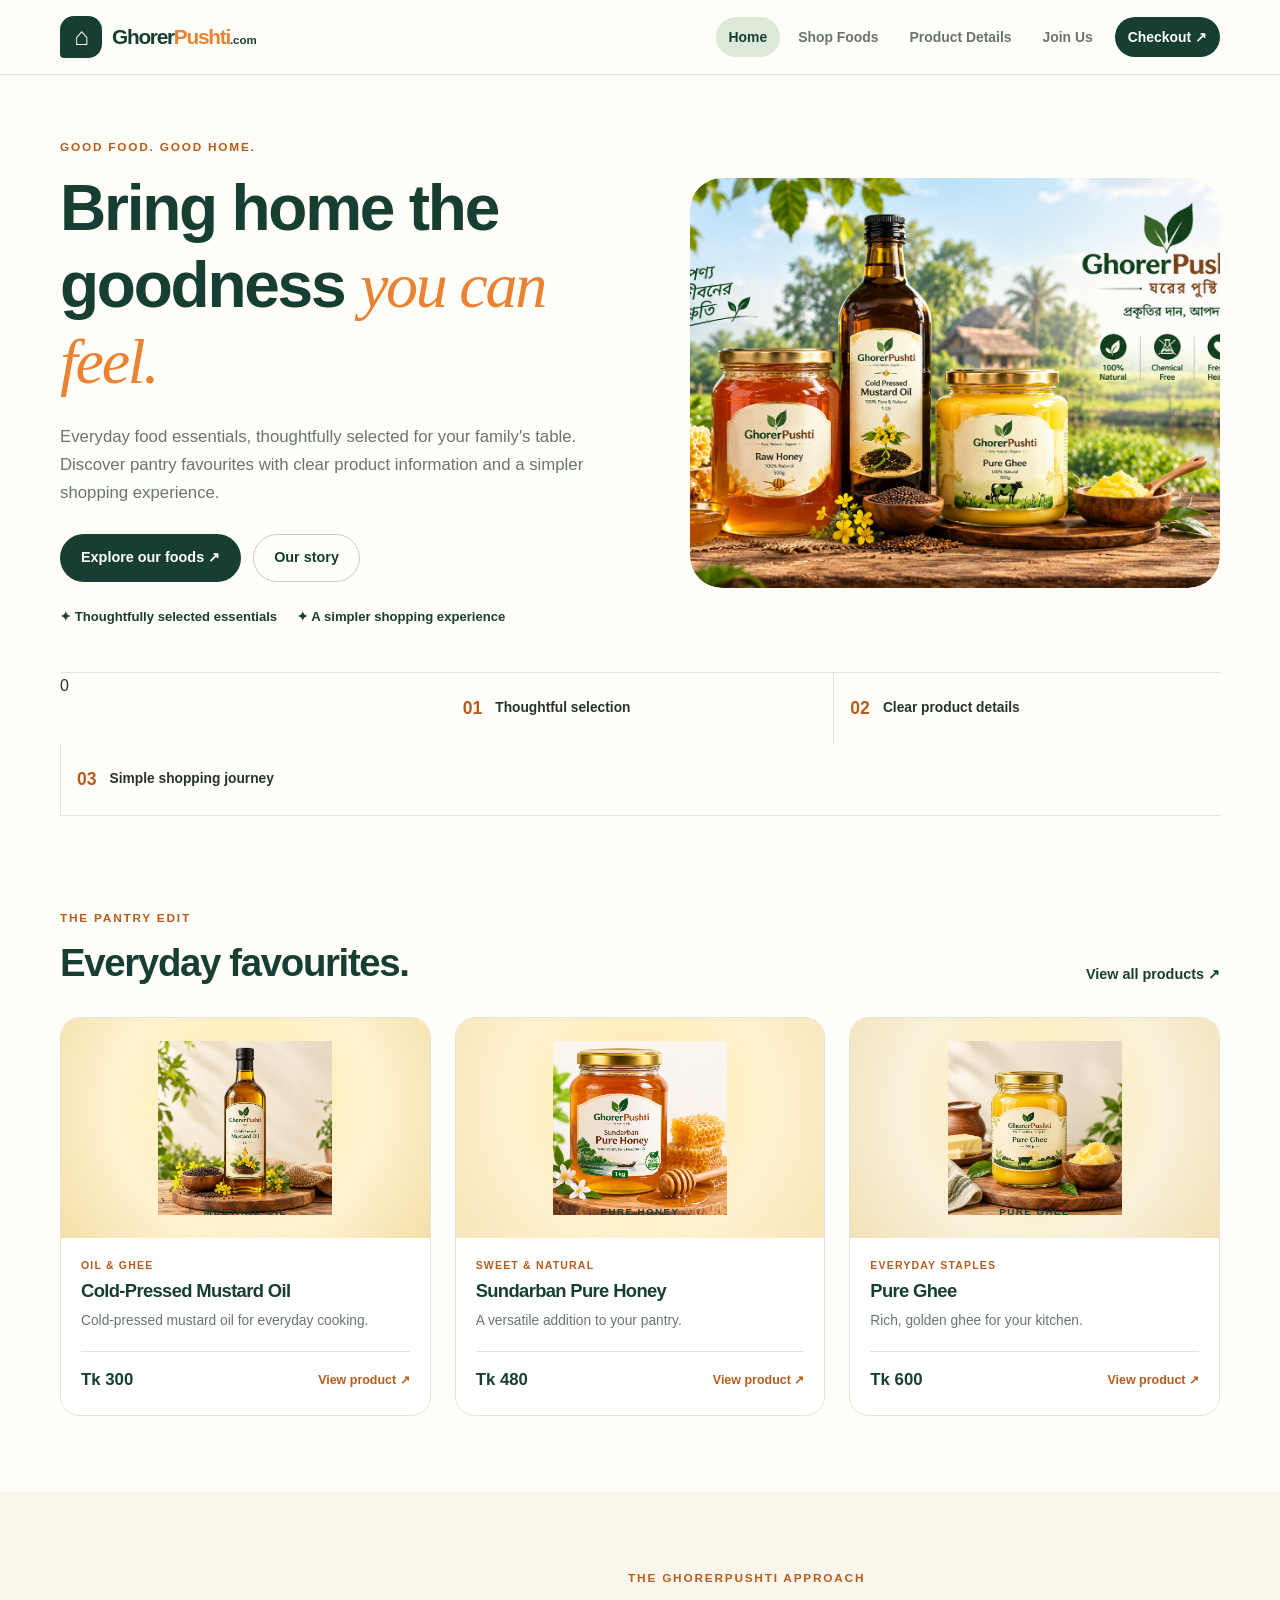
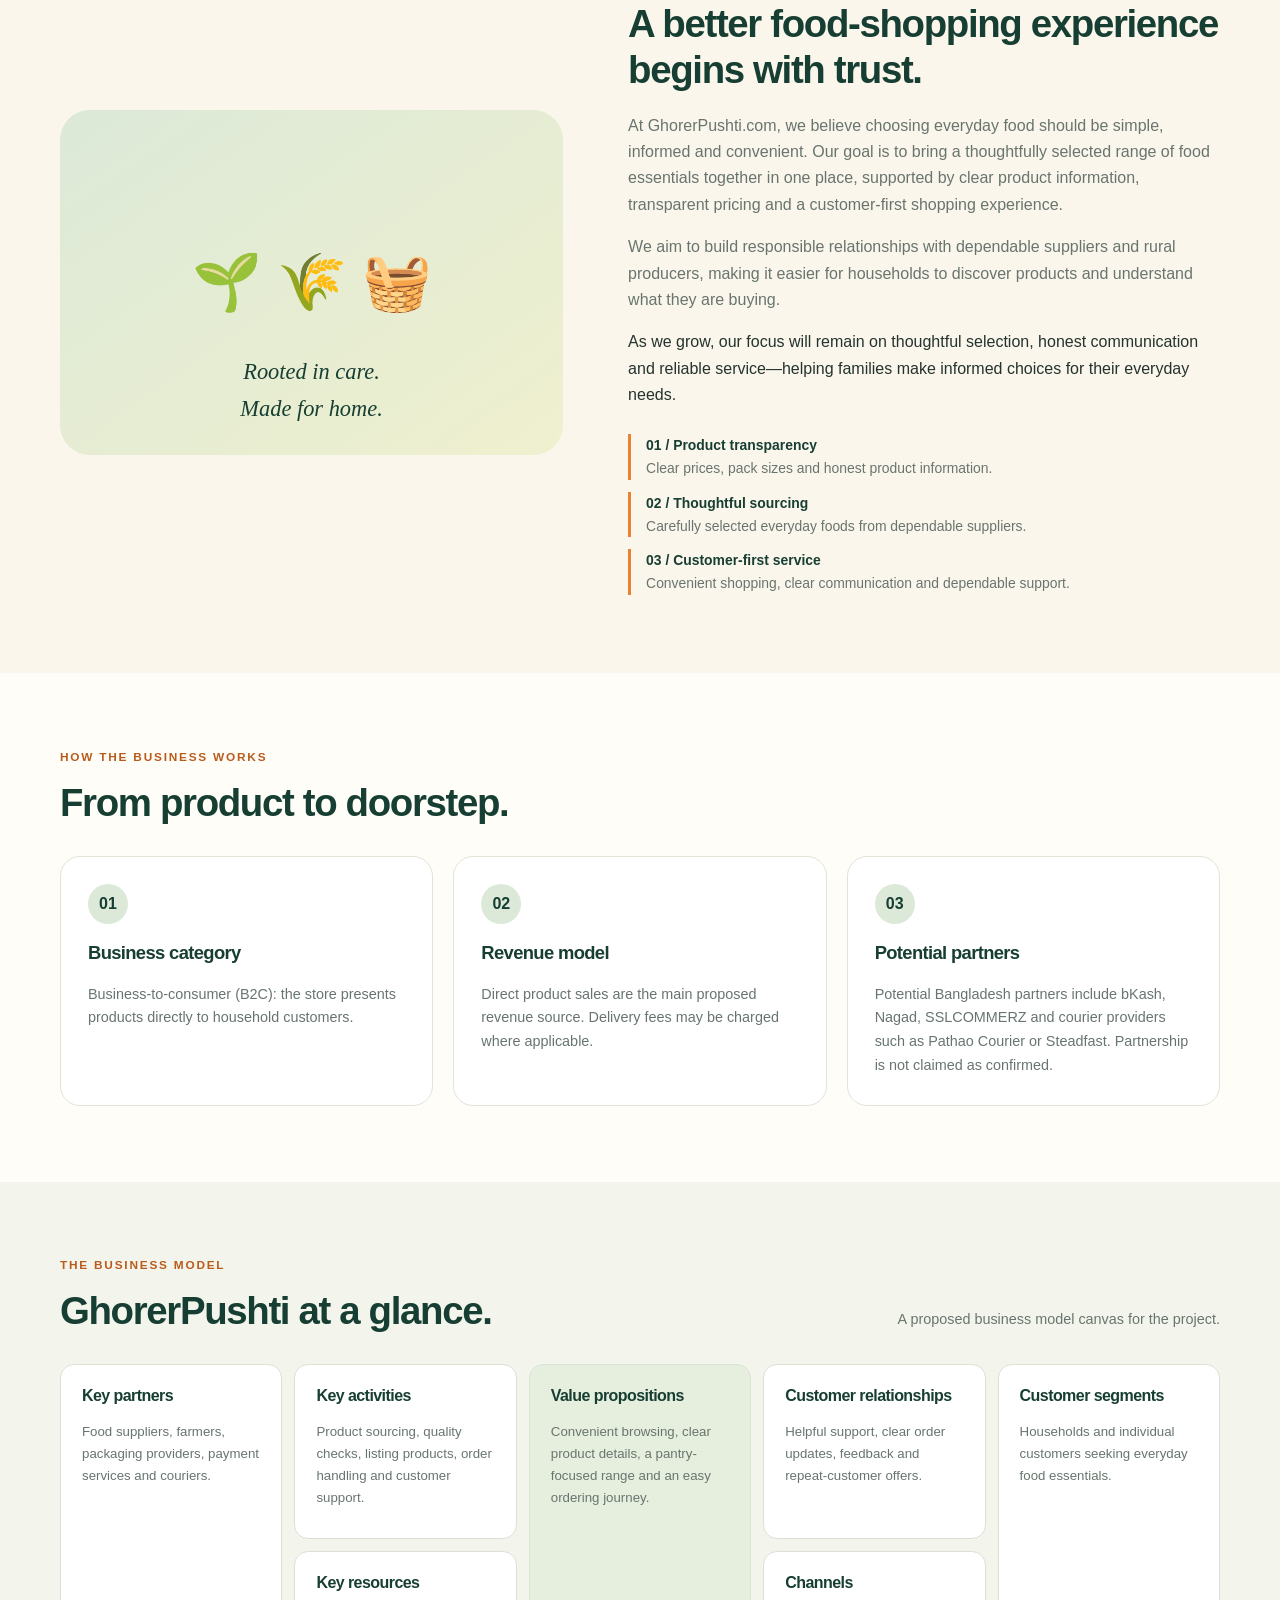
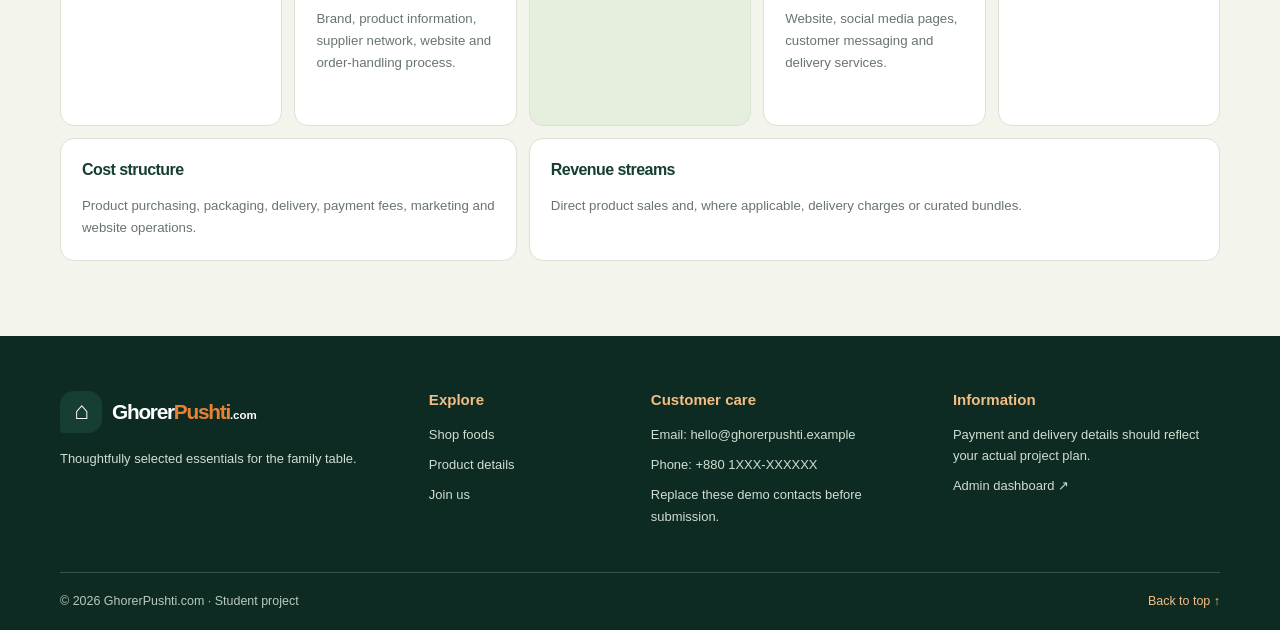
==== commit e986ebe8: "Add files via upload" ====
--- a/index.html
+++ b/index.html
@@ -1,3 +1,8 @@
+<MIS207 Assignment 01 - Build the storefront
+  Group:   Team GhorerPushti
+  Members: Student One (ID 2022365630, group leader)
+           Student Two(ID 2422617630)
+           Student Three(ID 2233606630)
 <!DOCTYPE html>
 <html lang="en">
 <head>
